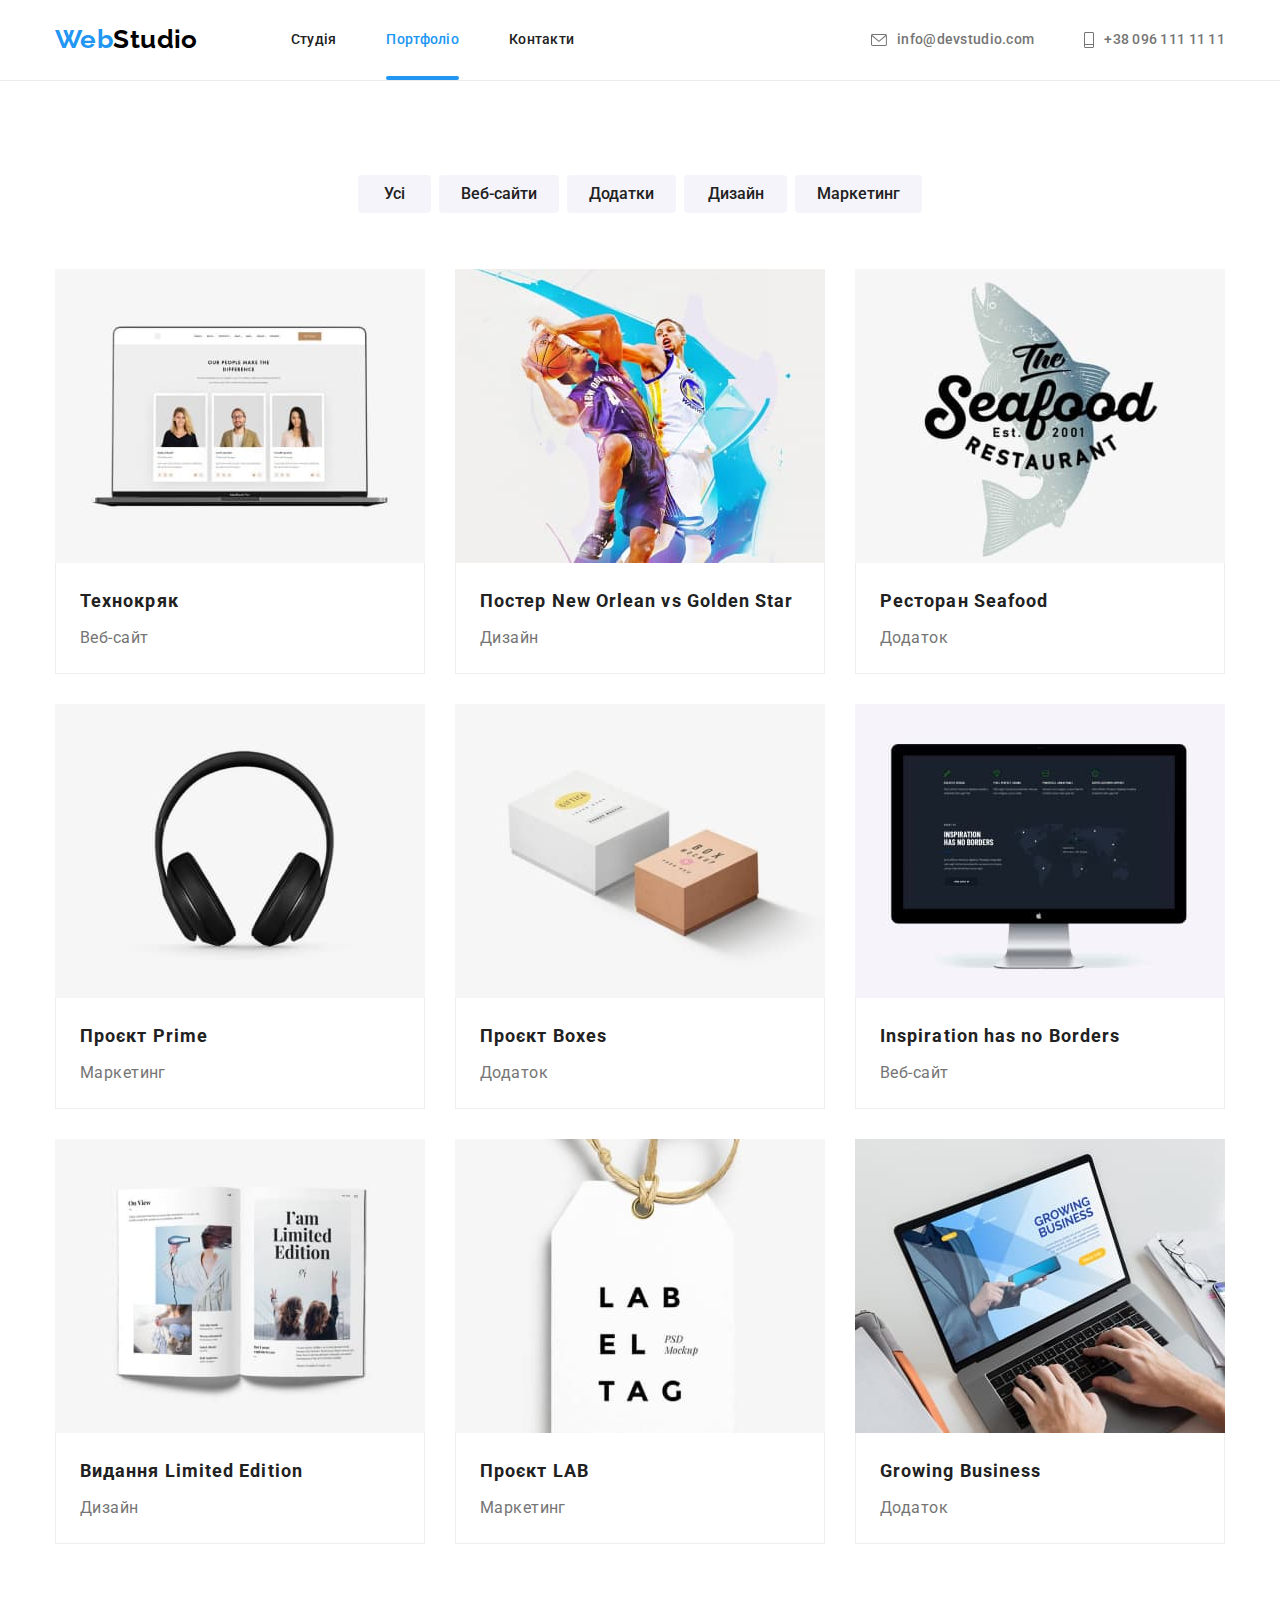
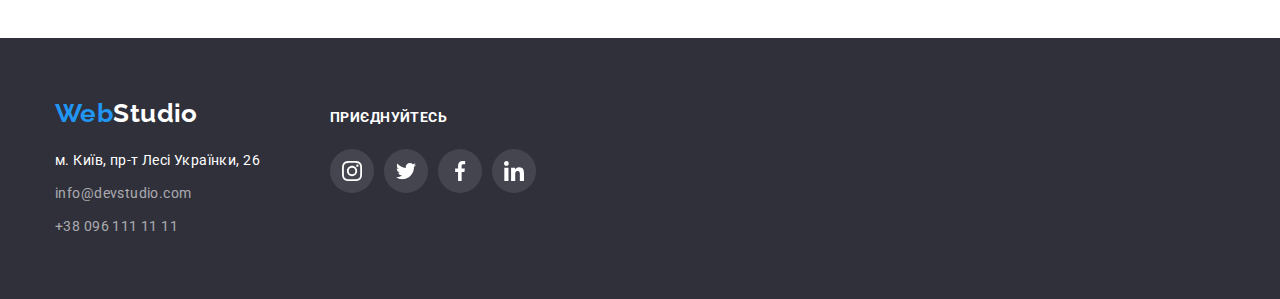
==== portfolio.html @ 14be7772 "summary1" ====
<!DOCTYPE html>
<html lang="en">
  <head>
    <meta charset="UTF-8" />
    <meta http-equiv="X-UA-Compatible" content="IE=edge" />
    <meta name="viewport" content="width=device-width, initial-scale=1.0" />
    <title>Портфоліо</title>
    <link
      href="https://fonts.googleapis.com/css2?family=Raleway:wght@700&family=Roboto:wght@400;500;700;900&display=swap"
      rel="stylesheet"
    />
    <link
      rel="stylesheet"
      href="https://cdnjs.cloudflare.com/ajax/libs/modern-normalize/1.0.0/modern-normalize.min.css"
    />
    <link rel="stylesheet" href="css/styles.css" />
  </head>

  <body>
    <header class="header">
      <div class="container main-string">
        <nav class="line">
          <a href="#" class="logo"><span>Web</span>Studio</a>
          <ul class="site-nav list">
            <li class="item"><a href="./index.html" class="link">Студія</a></li>
            <li class="item"><a href="" class="link current">Портфоліо</a></li>
            <li class="item"><a href="" class="link">Контакти</a></li>
          </ul>
        </nav>
        <ul class="site-cont list">
          <li class="item">
            <a href="mailto:info@devstudio.com" class="refer">
              <svg class="envephon" width="16" height="12">
                <use href="./img/icons.svg#envelope"></use>
              </svg>
              info@devstudio.com
            </a>
          </li>
          <li class="item">
            <a href="tel:+380961111111" class="refer">
              <svg class="envephon" width="10" height="16">
                <use href="./img/icons.svg#phone"></use>
              </svg>
              +38 096 111 11 11
            </a>
          </li>
        </ul>
      </div>
    </header>

    <main>
      <section class="decision">
        <div class="container">
          <h1 class="visually-hidden">Наші роботи</h1>
          <ul class="site-click list">
            <li class="item"><button type="button" class="button-all link">Усі</button></li>
            <li class="item"><button type="button" class="button-type link">Веб-сайти</button></li>
            <li class="item"><button type="button" class="button-type link">Додатки</button></li>
            <li class="item"><button type="button" class="button-type link">Дизайн</button></li>
            <li class="item"><button type="button" class="button-type link">Маркетинг</button></li>
          </ul>
          <ul class="portfolio-line list">
            <li class="element-width">
              <a href="" class="portfolio-picture underline">
                <div class="portfolio-content">
                  <img
                    class="picture"
                    src="./img/site.jpg"
                    alt="Сайт компанії"
                    width="370"
                    height="294"
                  />
                  <div class="portfolio-techno">
                    <p class="portfolio-bef">
                      Ресурс пропонує комплексні пропозиції з різним рівнем функціоналу та сервісів.
                      Все це дозволить відвідувачу отримати вичерпні відомості про компанію чи
                      приватну особу.
                    </p>
                  </div>
                </div>
                <div class="descrip-box">
                  <h2 class="section-title-portfolio">Технокряк</h2>
                  <p class="descrip">Веб-сайт</p>
                </div>
              </a>
            </li>
            <li class="element-width">
              <a href="" class="portfolio-picture underline">
                <div class="portfolio-content">
                  <img
                    class="picture"
                    src="./img/basc.jpg"
                    alt="Постер New Orlean vs Golden Star"
                    width="370"
                    height="294"
                  />
                  <div class="portfolio-techno">
                    <p class="portfolio-bef">
                      Ресурс пропонує комплексні пропозиції з різним рівнем функціоналу та сервісів.
                      Все це дозволить відвідувачу отримати вичерпні відомості про компанію чи
                      приватну особу.
                    </p>
                  </div>
                </div>
                <div class="descrip-box">
                  <h2 class="section-title-portfolio">Постер New Orlean vs Golden Star</h2>
                  <p class="descrip">Дизайн</p>
                </div>
              </a>
            </li>
            <li class="element-width">
              <a href="" class="portfolio-picture underline">
                <div class="portfolio-content">
                  <img
                    class="picture"
                    src="./img/rest.jpg"
                    alt="Seefood Ресторан"
                    width="370"
                    height="294"
                  />
                  <div class="portfolio-techno">
                    <p class="portfolio-bef">
                      Ресурс пропонує комплексні пропозиції з різним рівнем функціоналу та сервісів.
                      Все це дозволить відвідувачу отримати вичерпні відомості про компанію чи
                      приватну особу.
                    </p>
                  </div>
                </div>
                <div class="descrip-box">
                  <h2 class="section-title-portfolio">Ресторан Seafood</h2>
                  <p class="descrip">Додаток</p>
                </div>
              </a>
            </li>
            <li class="element-width">
              <a href="" class="portfolio-picture underline">
                <div class="portfolio-content">
                  <img
                    class="picture"
                    src="./img/ears.jpg"
                    alt="Проєкт Prime"
                    width="370"
                    height="294"
                  />
                  <div class="portfolio-techno">
                    <p class="portfolio-bef">
                      Ресурс пропонує комплексні пропозиції з різним рівнем функціоналу та сервісів.
                      Все це дозволить відвідувачу отримати вичерпні відомості про компанію чи
                      приватну особу.
                    </p>
                  </div>
                </div>
                <div class="descrip-box">
                  <h2 class="section-title-portfolio">Проєкт Prime</h2>
                  <p class="descrip">Маркетинг</p>
                </div>
              </a>
            </li>
            <li class="element-width">
              <a href="" class="portfolio-picture underline">
                <div class="portfolio-content">
                  <img
                    class="picture"
                    src="./img/boxes.jpg"
                    alt="Проєкт Boxes"
                    width="370"
                    height="294"
                  />
                  <div class="portfolio-techno">
                    <p class="portfolio-bef">
                      Ресурс пропонує комплексні пропозиції з різним рівнем функціоналу та сервісів.
                      Все це дозволить відвідувачу отримати вичерпні відомості про компанію чи
                      приватну особу.
                    </p>
                  </div>
                </div>
                <div class="descrip-box">
                  <h2 class="section-title-portfolio">Проєкт Boxes</h2>
                  <p class="descrip">Додаток</p>
                </div>
              </a>
            </li>
            <li class="element-width">
              <a href="" class="portfolio-picture underline">
                <div class="portfolio-content">
                  <img
                    class="picture"
                    src="./img/disp.jpg"
                    alt="Inspiration has no Borders"
                    width="370"
                    height="294"
                  />
                  <div class="portfolio-techno">
                    <p class="portfolio-bef">
                      Ресурс пропонує комплексні пропозиції з різним рівнем функціоналу та сервісів.
                      Все це дозволить відвідувачу отримати вичерпні відомості про компанію чи
                      приватну особу.
                    </p>
                  </div>
                </div>
                <div class="descrip-box">
                  <h2 class="section-title-portfolio">Inspiration has no Borders</h2>
                  <p class="descrip">Веб-сайт</p>
                </div>
              </a>
            </li>
            <li class="element-width">
              <a href="" class="portfolio-picture underline">
                <div class="portfolio-content">
                  <img
                    class="picture"
                    src="./img/book.jpg"
                    alt="Видання Limited Edition"
                    width="370"
                    height="294"
                  />
                  <div class="portfolio-techno">
                    <p class="portfolio-bef">
                      Ресурс пропонує комплексні пропозиції з різним рівнем функціоналу та сервісів.
                      Все це дозволить відвідувачу отримати вичерпні відомості про компанію чи
                      приватну особу.
                    </p>
                  </div>
                </div>
                <div class="descrip-box">
                  <h2 class="section-title-portfolio">Видання Limited Edition</h2>
                  <p class="descrip">Дизайн</p>
                </div>
              </a>
            </li>
            <li class="element-width">
              <a href="" class="portfolio-picture underline">
                <div class="portfolio-content">
                  <img
                    class="picture"
                    src="./img/label.jpg"
                    alt="Проєкт LAB"
                    width="370"
                    height="294"
                  />
                  <div class="portfolio-techno">
                    <p class="portfolio-bef">
                      Ресурс пропонує комплексні пропозиції з різним рівнем функціоналу та сервісів.
                      Все це дозволить відвідувачу отримати вичерпні відомості про компанію чи
                      приватну особу.
                    </p>
                  </div>
                </div>
                <div class="descrip-box">
                  <h2 class="section-title-portfolio">Проєкт LAB</h2>
                  <p class="descrip">Маркетинг</p>
                </div>
              </a>
            </li>
            <li class="element-width">
              <a href="" class="portfolio-picture underline">
                <div class="portfolio-content">
                  <img
                    class="picture"
                    src="./img/note.jpg"
                    alt="Growing Business"
                    width="370"
                    height="294"
                  />
                  <div class="portfolio-techno">
                    <p class="portfolio-bef">
                      Ресурс пропонує комплексні пропозиції з різним рівнем функціоналу та сервісів.
                      Все це дозволить відвідувачу отримати вичерпні відомості про компанію чи
                      приватну особу.
                    </p>
                  </div>
                </div>
                <div class="descrip-box">
                  <h2 class="section-title-portfolio">Growing Business</h2>
                  <p class="descrip">Додаток</p>
                </div>
              </a>
            </li>
          </ul>
        </div>
      </section>
    </main>

    <footer class="footer-cont">
      <div class="container equal">
        <div class="footer-first">
          <a href="#" class="logofoot"><span>Web</span>Studio</a>
          <address class="adress-margin">
            <ul class="norm list">
              <li class="footer-margin">
                <a
                  href="https://goo.gl/maps/524kkG5ZM38i1wWp9"
                  class="footer-adress"
                  target="_blank"
                  rel="noopener noreferrer nofollov"
                  >м. Київ, пр-т Лесі Українки, 26
                </a>
              </li>
              <li class="footer-margin">
                <a href="mailto:info@devstudio.com" class="footer-text refer">info@devstudio.com</a>
              </li>
              <li>
                <a href="tel:+380961111111" class="footer-text refer">+38 096 111 11 11</a>
              </li>
            </ul>
          </address>
        </div>
        <div>
          <p class="joining">ПРИЄДНУЙТЕСЬ</p>
          <ul class="socials-bottom list">
            <li class="socials-item">
              <a
                class="socials-footer link"
                href="https://instagram.com"
                target="_blank"
                rel="nofollow noopener noreferrer"
                aria-label="Instagram"
              >
                <svg class="socials-icon" width="20" height="20">
                  <use href="./img/icons.svg#instagram"></use>
                </svg>
              </a>
            </li>
            <li class="socials-item">
              <a
                class="socials-footer link"
                href="https://twitter.com"
                target="_blank"
                rel="nofollow noopener noreferrer"
                aria-label="Twitter"
              >
                <svg class="socials-icon" width="20" height="20">
                  <use href="./img/icons.svg#twitter"></use>
                </svg>
              </a>
            </li>
            <li class="socials-item">
              <a
                class="socials-footer link"
                href="https://facebook.com"
                target="_blank"
                rel="nofollow noopener noreferrer"
                aria-label="Facebook"
              >
                <svg class="socials-icon" width="20" height="20">
                  <use href="./img/icons.svg#facebook"></use>
                </svg>
              </a>
            </li>
            <li class="socials-item">
              <a
                class="socials-footer link"
                href="https://linkedin.com"
                target="_blank"
                rel="nofollow noopener noreferrer"
                aria-label="Linkedin"
              >
                <svg class="socials-icon" width="20" height="20">
                  <use href="./img/icons.svg#linkedin"></use>
                </svg>
              </a>
            </li>
          </ul>
        </div>
      </div>
    </footer>
  </body>
</html>
---- css/styles.css ----
html {
    box-sizing: border-box;
}

*,
*::before,
*::after {
    box-sizing: inherit;
}

:root {
    --whete-letters: #FFFFFF;
    --fon: #2F303A;
    --fonbut: #2196F3;
    --title-text-color: #212121;
    --fonbutton: #F5F4FA;
    --main-text-color: #757575;
    --indent: 30px;
    --items: 3;
    --backdrop-index: 1000
}

body { 
    background: var(--whete-letters);
    color: var(--main-text-color);
    font-family: Roboto, sans-serif;
    font-size: 14px;
    letter-spacing: 0.03em;
}

/* tools */
.list {
    padding: 0;
    margin: 0;
    list-style: none;
}

h1,
h2,
h3,
p {
    margin: 0;
    padding: 0;
}

.section {
    padding-top: 94px;
    padding-bottom: 94px;
}

.container {
    margin-left: auto;
    margin-right: auto;
    width: 1200px;
    padding-left: 15px;
    padding-right: 15px;
    /* outline: 2px solid red; */
}

/* index.html */
/* logo */

.logo {
    padding-top: 24px;
    padding-bottom: 25px;
    color: #000000;
    font-family: Raleway, sans-serif;
    font-weight: 700;
    font-size: 26px;
    line-height: 1.2;
    text-decoration: none;     
}
.logo > span {
     color: var(--fonbut);
}

button {
    font-family: inherit;
}

/* Site nav */

.header {
    display: block;
    border-bottom: 1px solid #ECECEC;
}

.main-string {
    display: flex;
    align-items: center;
}

.line {
    display: flex;
    align-items: center;
}

.site-nav {
    display: flex;
    margin-left: 93px;
}

.site-nav .item:not(:last-child) {
    margin-right: 50px;
}

/* .site-nav .item + .item {
    margin-left: 50px; 
}*/

.site-nav .link {
    display: block;
    padding-top: 32px;
    padding-bottom: 32px;

    color: var(--title-text-color);

    font-weight: 500;
    line-height: 1.14;
    letter-spacing: 0.02em;
    text-decoration: none;

    transition: color 250ms cubic-bezier(0.4, 0, 0.2, 1);
}

.site-nav .item {
    position: relative;
}

.site-nav .link:hover,
.site-nav .link:focus {
    color: var(--fonbut);
}

.site-nav .link.current {
    color: var(--fonbut);
}

.current::after {
    display: block;
    content: "";
    position: absolute;
    bottom: 0;
    left: 0;
    width: 100%;
    height: 4px;
    
    border-radius: 2px;
    background-color: var(--fonbut) 
}

/* Site contacts */

.site-cont {
    display: flex;
    margin-left: auto;
}

.item {
    display: flex;
    align-items: center;
    justify-content: center;
    color: var(--main-text-color);

    transition: color 250ms cubic-bezier(0.4, 0, 0.2, 1);
}

.envephon {
    fill: currentColor;
    margin-right: 10px;
}

.item:hover,
.item:focus {
    color: var(--fonbut);
}

.refer {
    display: flex;
    align-items: center;
}

.site-cont .item +.item {
    margin-left: 50px;
}

.site-cont .refer {
    padding-top: 32px;
    padding-bottom: 32px;

    color: var(--main-text-color);
    font-weight: 500;
    line-height: 1.14;
    letter-spacing: 0.02em;
    text-decoration: none;

    transition: color 250ms cubic-bezier(0.4, 0, 0.2, 1);
}

.site-cont .refer:hover,
.site-cont .refer:focus {
    color: var(--fonbut);
}

/* section Hero */

.hero {
    display: block;
    padding-top: 200px;
    padding-bottom: 200px;
    background: #C4C4C4;
    /* background: var(--fon); */
    text-align: center;

    background-image: 
        linear-gradient(to right, rgba(47, 48, 58, 0.4),
        rgba(47, 48, 58, 0.4)), 
        url(../img/fonimg.jpg);
    background-repeat: no-repeat;
    background-size: cover;
    background-position: center;

}
.hero-title {
    margin-bottom: 30px;
    color: var(--whete-letters);
    font-weight: 900;
    font-size: 44px;
    line-height: 1.36;
    letter-spacing: 0.06em;
    text-transform: uppercase;        
}
.hero-button {
    cursor: pointer;
    border-radius: 4px;
    border: none;
    width: 216px;
    height: 50px;
    
    color: var(--whete-letters);
    background: var(--fonbut);
    font-weight: 700;
    font-size: 16px;
    line-height: 1.88;    
    align-items: center;
    letter-spacing: 0.06em;

    transition: background 250ms cubic-bezier(0.4, 0, 0.2, 1);
}
   
.container .hero-button:hover,
.container .hero-button:focus {
    background: #188CE8;
}

/* Section Benefits */

.visually-hidden {
    position: absolute;
    width: 1px;
    height: 1px;
    margin: -1px;
    border: 0;
    padding: 0;
    white-space: nowrap;
    clip: rect(0 0 0 0);
    overflow: hidden;
}

.section-title {
    margin-top: 30px;
    margin-bottom: 10px;
    color: var(--title-text-color);
    font-weight: 700;
    font-size: 14px;
    line-height: 1.14;
    text-transform: uppercase;
}

.section-text {
    line-height: 1.71;
    width: 270px;
}

.benefits-line {
    display: flex;
    justify-content: space-between;
}

.psevdo::before {
    display: block;
    content: "";
    height: 120px;
    background: #F5F4FA;
    border-radius: 4px;

    background-image: url(../img/antenna\ 1.jpg);
    background-repeat: no-repeat;
    background-position: center;
    color: #212121;
} 

.psevdo {
    display: flex;
    align-items: center;
    justify-content: center;
    width: 270px;
    height: 120px;
    background: #F5F4FA;
    border-radius: 4px;
}

.picture {
    display: block;
}

/* Our works */

.job {
    padding-top: 0;
}

.job-work {
    margin-bottom: 50px;
    color: var(--title-text-color);
    font-weight: 700;
    font-size: 36px;
    line-height: 1.17;
    text-align: center;
}

.foto-line {
    display: flex;
    justify-content: space-between;
}

.work-item {
    position: relative;
}

.plash-text { 
    display: flex;
    align-items: center;
    justify-content: center;
    position: absolute;
    width: 370px;
    height: 70px;
    bottom: 0;
    left: 0;
    background: rgba(47, 48, 58, 0.8);

    font-style: normal;
    font-weight: 700;  
    line-height: 1.14;
    text-align: center;    
    text-transform: uppercase;
    color: #FFFFFF;    
}

/* Section Our team */
.team {
    background: #F5F4FA;
}

.team-title {
    margin-bottom: 50px;
    color: var(--title-text-color);
    font-weight: 700;
    font-size: 36px;
    line-height: 1.17;
    text-align: center; 
}
.team-line {
    display: flex;
    justify-content: space-between;
}

.team-persone {
    box-shadow: 0px 1px 3px rgba(0, 0, 0, 0.12), 0px 1px 1px rgba(0, 0, 0, 0.14), 0px 2px 1px rgba(0, 0, 0, 0.2);
    border-radius: 0px 0px 4px 4px;
}

.team-box {
    background: #FFFFFF;
    width: 270;
    padding: 30px 15px;
}

.team-second-title {
    margin-bottom: 10px;

    color: var(--title-text-color);
    font-weight: 500;
    font-size: 16px;
    line-height: 1.19;
    text-align: center;
}

.team-text {
    font-size: 16px;
    line-height: 1.19;
    text-align: center;
    margin-bottom: 16px;
}

.socials {
    display: flex;
    justify-content: center;
    gap: 10px;
}

.socials-link {
    display: flex;
    align-items: center;
    justify-content: center;

    width: 44px;
    height: 44px;
    color: #AFB1B8;
    background-color: #fff;
    border-radius: 50%;

    transition: background-color 250ms cubic-bezier(0.4, 0, 0.2, 1),    
                color 250ms cubic-bezier(0.4, 0, 0.2, 1);
}

.socials-icon {
    fill: currentColor;    
}

.socials-link:hover,
.socials-link:focus  {
    background-color: #2196F3;
    color: #fff;
}

/* loyal customers */

.loyal-customers {
    font-style: normal;
    font-weight: 700;
    font-size: 36px;
    line-height: 42px;
    text-align: center;
    color: var(--title-text-color);
    margin-bottom: 50px;
}

.customers-line {
    display: flex;
    justify-content: space-between;
    align-items: center;
    gap: 30px;
}
 
.customer {
    display: flex;
    align-items: center;
    justify-content: center;
    width: 170px;
    height: 92px;
    border: 1px solid #AFB1B8;
    border-radius: 4px;
    color: #AFB1B8;

    transition: border-color 250ms cubic-bezier(0.4, 0, 0.2, 1),
                color 250ms cubic-bezier(0.4, 0, 0.2, 1);
}

.icons {
    fill: currentColor;
}

.customer:hover,
.customer:focus {
    border-color: var(--fonbut);
    color: var(--fonbut);
}

/* footer */

.footer-cont {
    display: block;
    background: var(--fon);
    padding-top: 60px;
    padding-bottom: 60px;
}

.logofoot {
    color: var(--whete-letters);
    font-family: 'Raleway';
    font-weight: 700;
    font-size: 26px;
    line-height: 1.19;
    
    text-decoration: none; 
}

.logofoot>span {
    color: var(--fonbut);
}

.norm {
    font-style: normal  ;
}

.adress-margin {
    margin-top: 20px;
}

.footer-margin {
    margin-bottom: 9px;
}

.footer-adress {
    color: #FFFFFF;
    line-height: 1.71;
    text-decoration: none;

    transition: color 250ms cubic-bezier(0.4, 0, 0.2, 1);
}

.footer-text {
    color: rgba(255, 255, 255, 0.6);
    line-height: 1.71;
    text-decoration: none;
    
}

.norm .footer-text {
    transition: color 250ms cubic-bezier(0.4, 0, 0.2, 1);
}

.norm .footer-text:hover,
.norm .footer-text:focus {
    color: var(--fonbut);
}

.norm .footer-adress:hover,
.norm .footer-adress:focus {
    color: var(--fonbut);
}

.equal {
    display: flex;
    align-items: baseline;
}

.joining {
    font-style: normal;
    font-weight: 700;
    line-height: 1.14;
    text-transform: uppercase;
    color: #FFFFFF;
    margin-bottom: 23px;
}

.footer-first {
    margin-right: 70px;
}

.socials-bottom {
    display: flex;
    justify-content: center;
    gap: 10px;
}

.socials-footer {
    display: flex;
    align-items: center;
    justify-content: center;
    width: 44px;
    height: 44px;
    color: #fff;
    background: rgba(255, 255, 255, 0.1);
    border-radius: 50%;

    transition: background-color 250ms cubic-bezier(0.4, 0, 0.2, 1);
}

.socials-footer:hover,
.socials-footer:focus {
    background-color: #2196F3;
}

/* Modal window */

.backdrop {
    position: fixed;
    top: 0;
    left: 0;
    width: 100%;
    height: 100%;
    z-index: var(--backdrop-index);

    opacity: 1;
    visibility: visible;
    pointer-events: initial;

    background-color: rgba(0, 0, 0, 0.3);
    backdrop-filter: blur(2px);

    transition: opacity 250ms cubic-bezier(0.4, 0, 0.2, 1), 
                visibility 250ms cubic-bezier(0.4, 0, 0.2, 1);
}

.backdrop.is-hidden {
    opacity: 0;
    visibility: hidden;
    pointer-events: none;
}

.modal {
    position: absolute;
    top: 50%;
    left: 50%;
    transform: translate(-50%, -50%) scale(1);

    width: 528px;
    height: 581px;

    background: #FFFFFF;
    box-shadow: 0px 1px 3px rgba(0, 0, 0, 0.12), 0px 1px 1px rgba(0, 0, 0, 0.14), 0px 2px 1px rgba(0, 0, 0, 0.2);
    border-radius: 4px;

    transition: transform 250ms cubic-bezier(0.4, 0, 0.2, 1);
}

.modal-btn {
    position: absolute;

    display: flex;
    align-items: center;
    justify-content: center;

    top: 8px;
    right: 8px;

    width: 30px;
    height: 30px;
    padding: 0;
    border-radius: 50%;
  
    background: #FFFFFF;
    border: 1px solid rgba(0, 0, 0, 0.1);

    cursor: pointer;
}

.backdrop.is-hidden .modal {
    transform: translate(-50%, -50%) scale(1.2) rotateZ(1turn);
}

/* portfolio */

.decision {
    padding-top: 94px;
    padding-bottom: 94px;
}

.button-type     {
    display: inline-block;
    margin-bottom: 56px; 
    padding: 6px 22px;
    border-radius: 4px;
    min-width: 103px;
    color: var(--title-text-color);
    background: var(--fonbutton); 
    font-weight: 500;
    font-size: 16px;
    line-height: 1.62;
    text-align: center;
    border: none;
    cursor: pointer;
}

.button-all {
    display: inline-block;
    margin-bottom: 56px;
    padding: 6px 25px;
    width: 73px;
    border-radius: 4px;
    color: var(--title-text-color);
    background: var(--fonbutton);
    font-weight: 500;
    font-size: 16px;
    line-height: 1.62;
    text-align: center;
    border: none;
    cursor: pointer;
}

.site-click {
    display: flex;
    justify-content: center;
    align-items: center;
        
}

.site-click .item:not(:last-child) {
    margin-right: 8px;
}

.site-click .link {
    color: var(--title-text-color);
    transition: color 250ms cubic-bezier(0.4, 0, 0.2, 1),
        background 250ms cubic-bezier(0.4, 0, 0.2, 1),
        box-shadow 250ms cubic-bezier(0.4, 0, 0.2, 1);
}

.site-click .link:hover,
.site-click .link:focus {
    color: var(--whete-letters);
    background: var(--fonbut);
    box-shadow: 0px 3px 1px rgba(0, 0, 0, 0.1), 0px 1px 2px rgba(0, 0, 0, 0.08), 0px 2px 2px rgba(0, 0, 0, 0.12);
}

.portfolio-line {
    display: flex;
    flex-wrap: wrap;
    gap: var(--indent);
}

.element-width {
   
    flex-basis: calc((100% - var(--indent) * (var(--items) - 1)) / var(--items));   
}

.portfolio-picture {
    display: block;

    transition: box-shadow 250ms cubic-bezier(0.4, 0, 0.2, 1);
}

.portfolio-picture:hover,
.portfolio-picture:focus {
    box-shadow: 0px 1px 1px rgba(0, 0, 0, 0.12), 0px 4px 4px rgba(0, 0, 0, 0.06), 1px 4px 6px rgba(0, 0, 0, 0.16);
}

.portfolio-content {
    display: block;
    position: relative;
    overflow: hidden;
}

.portfolio-techno {
    position: absolute;
    top: 0;
    left: 0;

    transform: translateY(101%);

    display: flex;
    align-items: center;
    width: 100%;
    height: 100%;

    background-color: #2196F3;
    backdrop-filter: blur(2px);
    transition: transform 250ms cubic-bezier(0.4, 0, 0.2, 1),
                opacity 250ms cubic-bezier(0.4, 0, 0.2, 1);
}

.portfolio-bef {
    padding-left: 24px;
    padding-right: 24px;

    font-weight: 400;
    font-size: 18px;
    line-height: 1.56;
    color: #FFFFFF;    
}

.element-width:hover .portfolio-techno {
    transform: translateY(0);
    opacity: 1;
}

.underline {
    text-decoration: none;
}

.descrip-box {
    display: block;
    padding: 20px 24px;
    background: #FFFFFF;
    border: 1px solid #EEEEEE;
    border-top: none;
}

.section-title-portfolio {
    margin-bottom: 4px;
    color: var(--title-text-color);
    font-weight: 700;
    font-size: 18px;
    line-height: 2;
    letter-spacing: 0.06em; 
}

.descrip {
    color: var(--main-text-color);
    font-size: 16px;
    line-height: 1.88;  
}
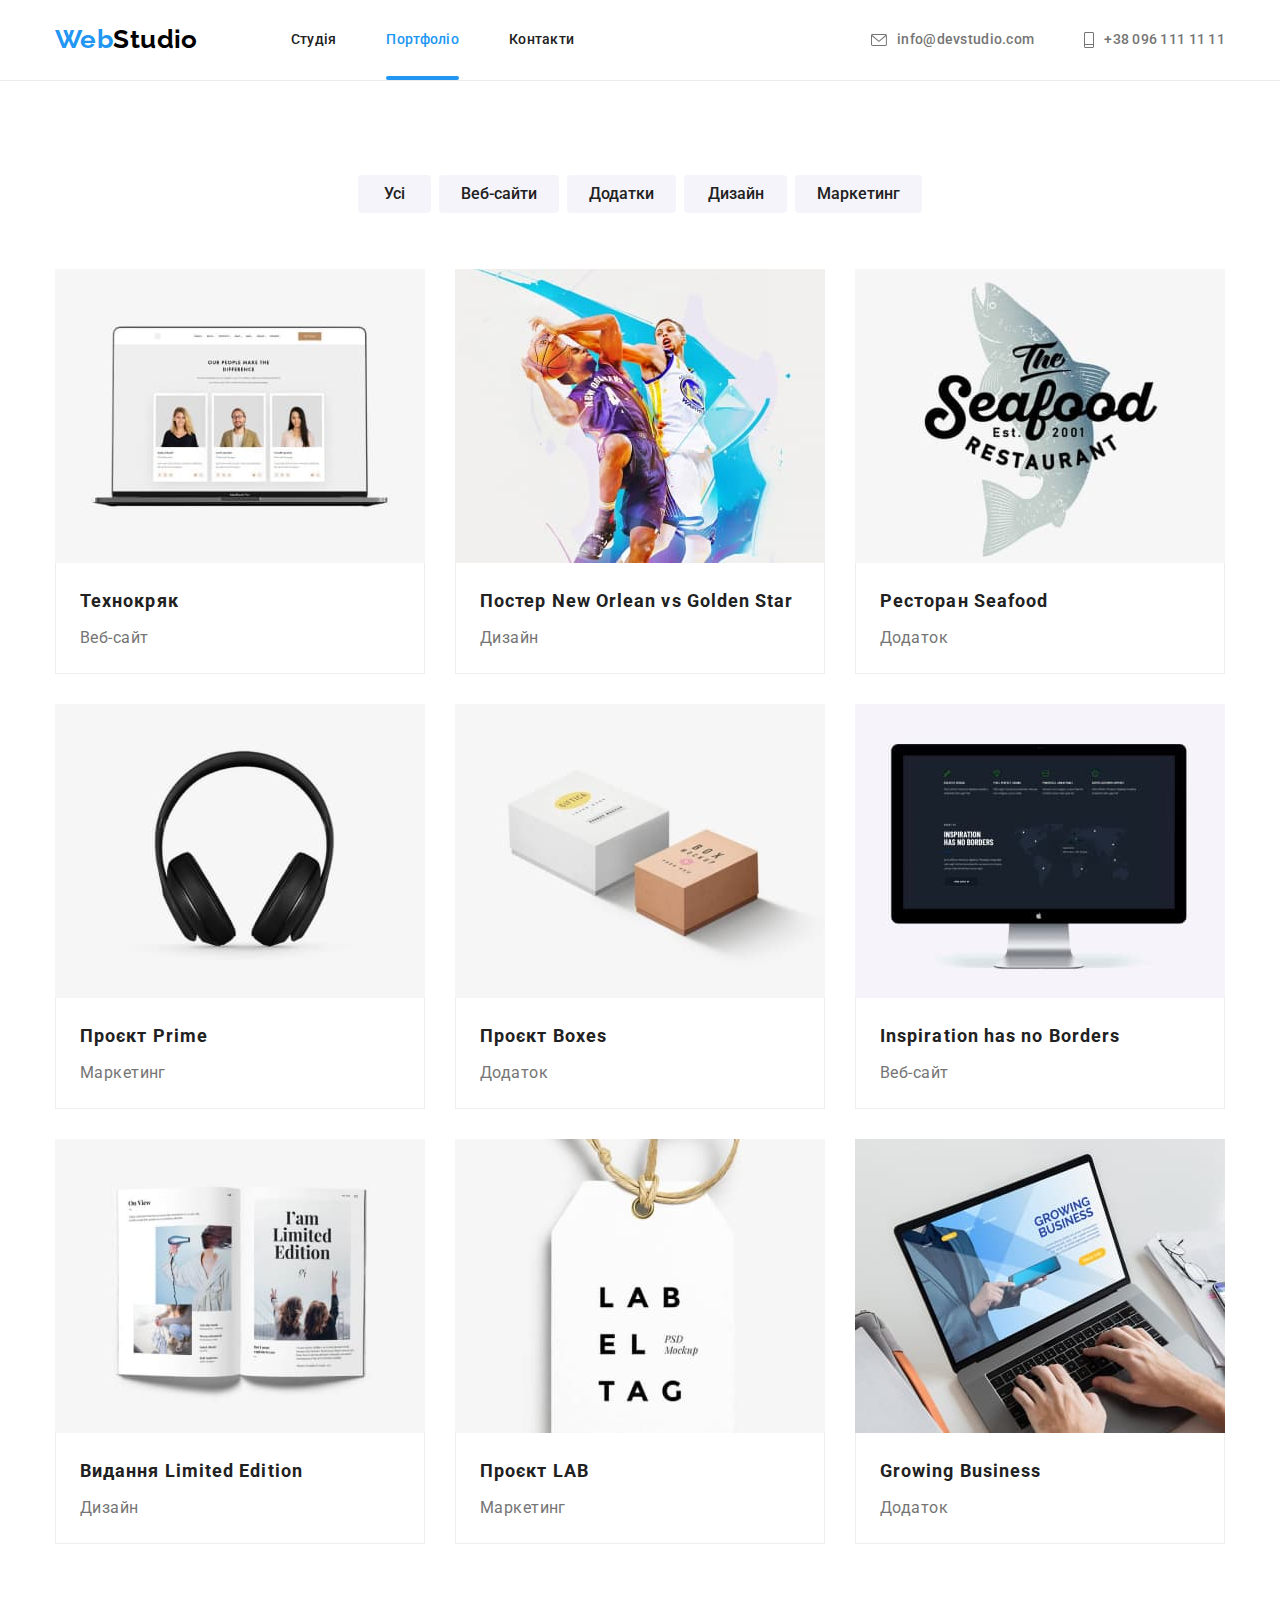
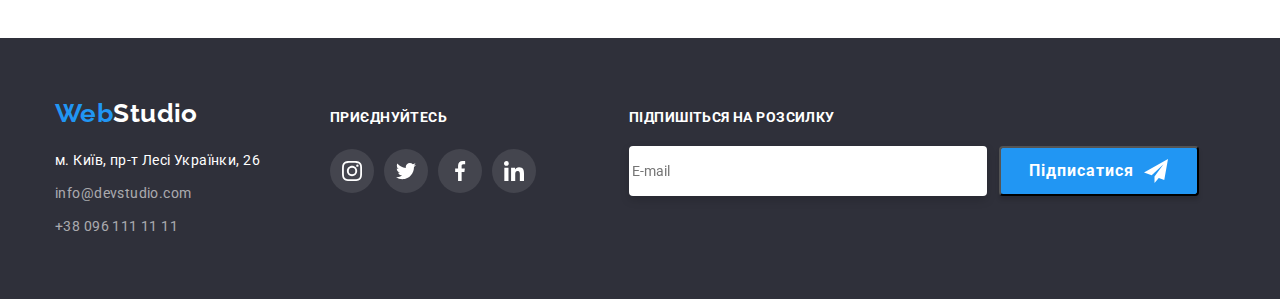
==== commit 06f11041: "summary3" ====
--- a/portfolio.html
+++ b/portfolio.html
@@ -362,6 +362,18 @@
             </li>
           </ul>
         </div>
+        <div class="emailing">
+          <p class="emailing-text">ПІДПИШІТЬСЯ НА РОЗСИЛКУ</p>
+          <form class="emailing-form" name="emailing_form">
+            <input class="emailing-input" type="text" placeholder="E-mail">
+            <button type="button" class="emailing-button">
+              <span>Підписатися</span>
+              <svg class="emailing-telegram" width="24" height="24">
+                <use href="./img/icons.svg#telegram"></use>
+              </svg>
+            </button>
+          </form>
+        </div>
       </div>
     </footer>
   </body>
--- a/css/styles.css
+++ b/css/styles.css
@@ -523,8 +523,7 @@
 .footer-text {
     color: rgba(255, 255, 255, 0.6);
     line-height: 1.71;
-    text-decoration: none;
-    
+    text-decoration: none;    
 }
 
 .norm .footer-text {
@@ -582,6 +581,79 @@
 .socials-footer:focus {
     background-color: #2196F3;
 }
+
+.emailing {
+    margin-left: 93px;
+}
+
+.emailing-text {
+    margin-bottom: 20px;
+
+    font-style: normal;
+    font-weight: 700;
+    line-height: 1.14;
+    text-transform: uppercase;
+
+    color: #FFFFFF;
+}
+
+.emailing-form {
+    display: flex;
+}
+
+.emailing-button {
+    cursor: pointer;
+    display: flex;
+    align-items: center;
+    text-align: center;
+    padding-left: 28px;
+    padding-right: 13px;
+
+    margin-left: 12px;
+    width: 200px;
+    height: 50px;
+
+    font-style: normal;
+    font-weight: 700;
+    font-size: 16px;
+    line-height: 1.88;
+    letter-spacing: 0.06em;
+
+    color: #FFFFFF;
+
+    background: #2196F3;
+    box-shadow: 0px 4px 4px rgba(0, 0, 0, 0.15);
+    border-radius: 4px;
+}
+
+.emailing-telegram {
+    margin-left: 10px;
+}
+
+.emailing-input {
+    width: 358px;
+    height: 50px;
+    /* left: 815px;
+    top: 2784px; */
+
+    border: 1px solid rgba(255, 255, 255, 0.3);
+    filter: drop-shadow(0px 4px 4px rgba(0, 0, 0, 0.15));
+    border-radius: 4px;
+}
+
+.form-message {
+    width: 448px;
+    height: 120px;
+    /* left: 576px;
+    top: 518px; */
+
+    border: 1px solid rgba(33, 33, 33, 0.2);
+    border-radius: 4px;
+}
+
+
+
+
 
 /* Modal window */
 
@@ -604,11 +676,11 @@
                 visibility 250ms cubic-bezier(0.4, 0, 0.2, 1);
 }
 
-.backdrop.is-hidden {
+/* .backdrop.is-hidden {
     opacity: 0;
     visibility: hidden;
     pointer-events: none;
-}
+} */
 
 .modal {
     position: absolute;
@@ -618,6 +690,8 @@
 
     width: 528px;
     height: 581px;
+
+    padding: 40px 39px 40px 41px;
 
     background: #FFFFFF;
     box-shadow: 0px 1px 3px rgba(0, 0, 0, 0.12), 0px 1px 1px rgba(0, 0, 0, 0.14), 0px 2px 1px rgba(0, 0, 0, 0.2);
@@ -649,6 +723,61 @@
 
 .backdrop.is-hidden .modal {
     transform: translate(-50%, -50%) scale(1.2) rotateZ(1turn);
+}
+
+.modal-title {
+    margin-bottom: 12px;
+
+    font-style: normal;
+    font-weight: 700;
+    font-size: 20px;
+    line-height: 1.15;
+    text-align: center;
+
+    color: #212121;
+}
+
+.modal-form {
+
+}
+
+.form-group {
+
+}
+
+.form-input {
+    width: 448px;
+    height: 40px;
+    /* left: 576px;
+    top: 314px; */
+
+    border: 1px solid rgba(33, 33, 33, 0.2);
+    border-radius: 4px;
+}
+
+.form-btn {
+    display: flex;
+    align-items: center;
+    text-align: center;
+
+    width: 200px;
+    height: 50px;
+    /* left: 700px;
+    top: 712px; */
+
+    background: #2196F3;
+    box-shadow: 0px 4px 4px rgba(0, 0, 0, 0.15);
+    border-radius: 4px;
+
+    font-style: normal;
+    font-weight: 700;
+    font-size: 16px;
+    line-height: 1.88;
+
+
+    letter-spacing: 0.06em;
+
+    color: #FFFFFF;
 }
 
 /* portfolio */
